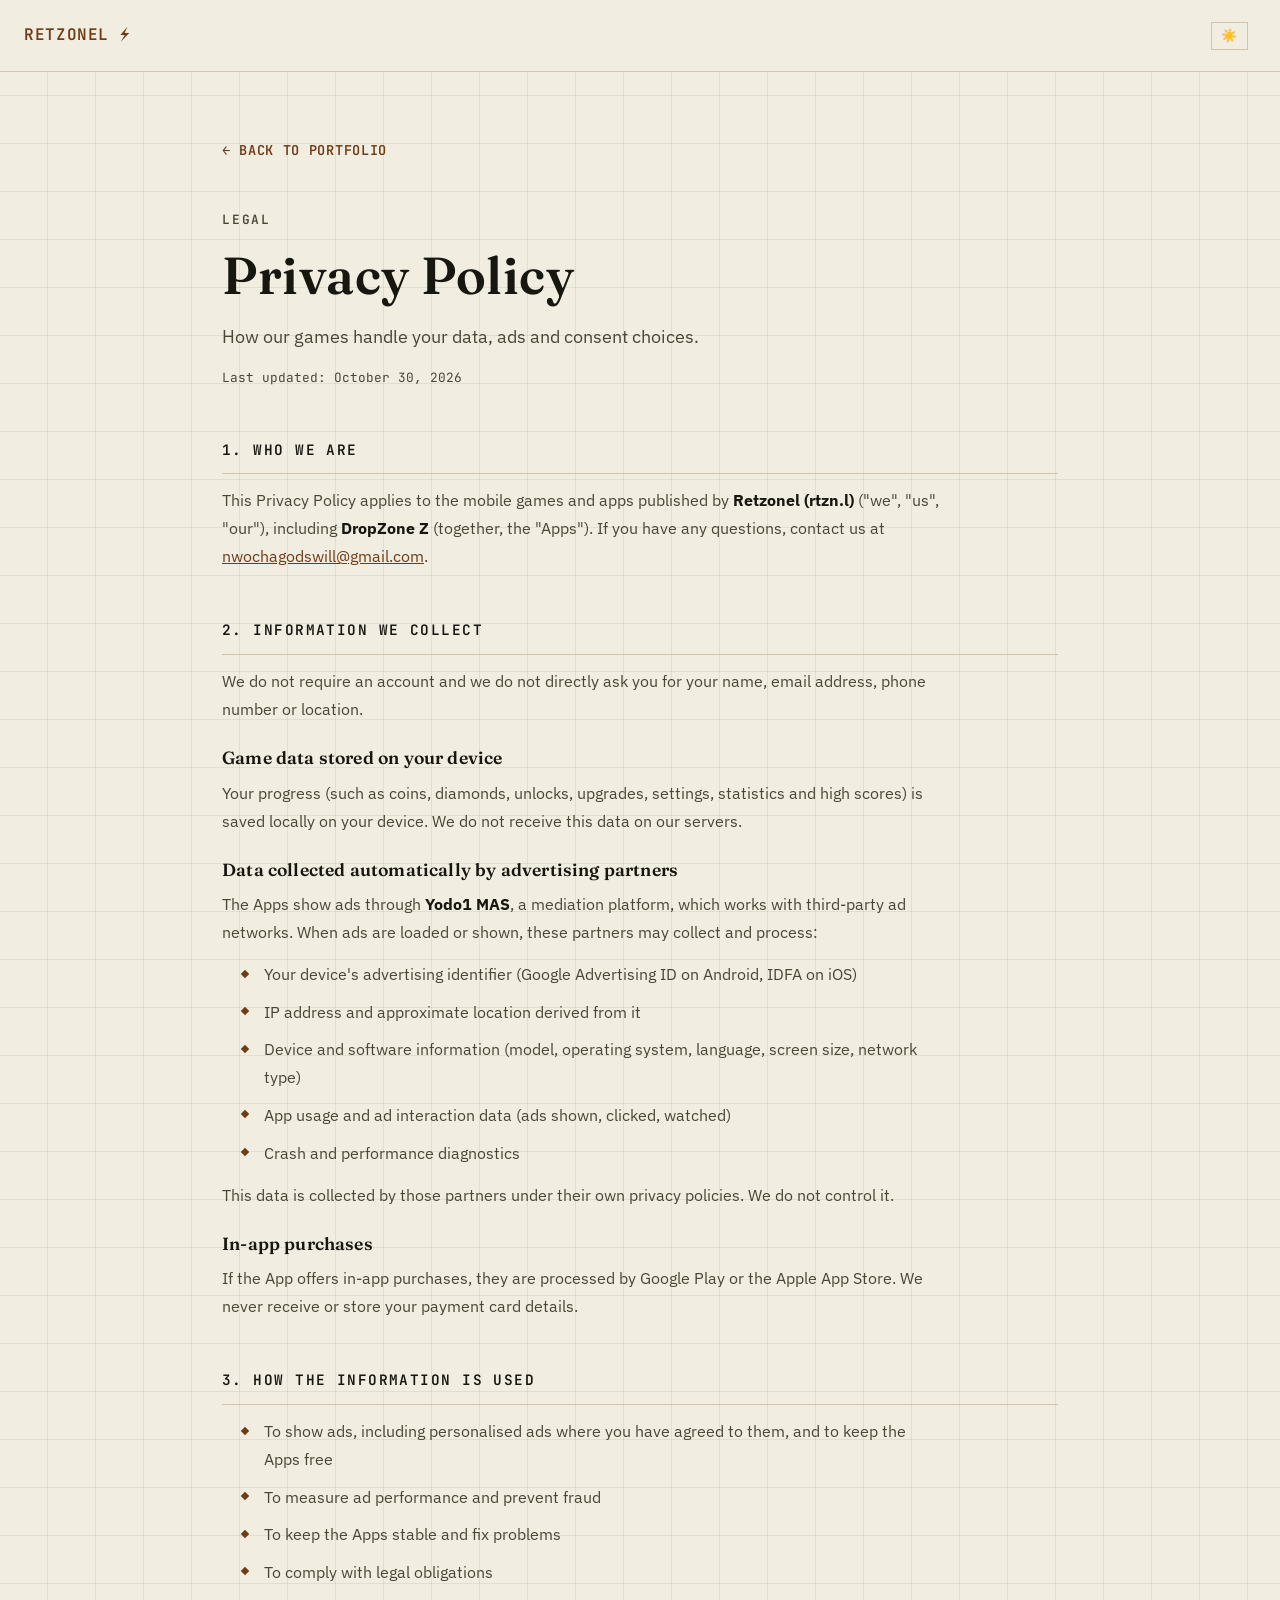
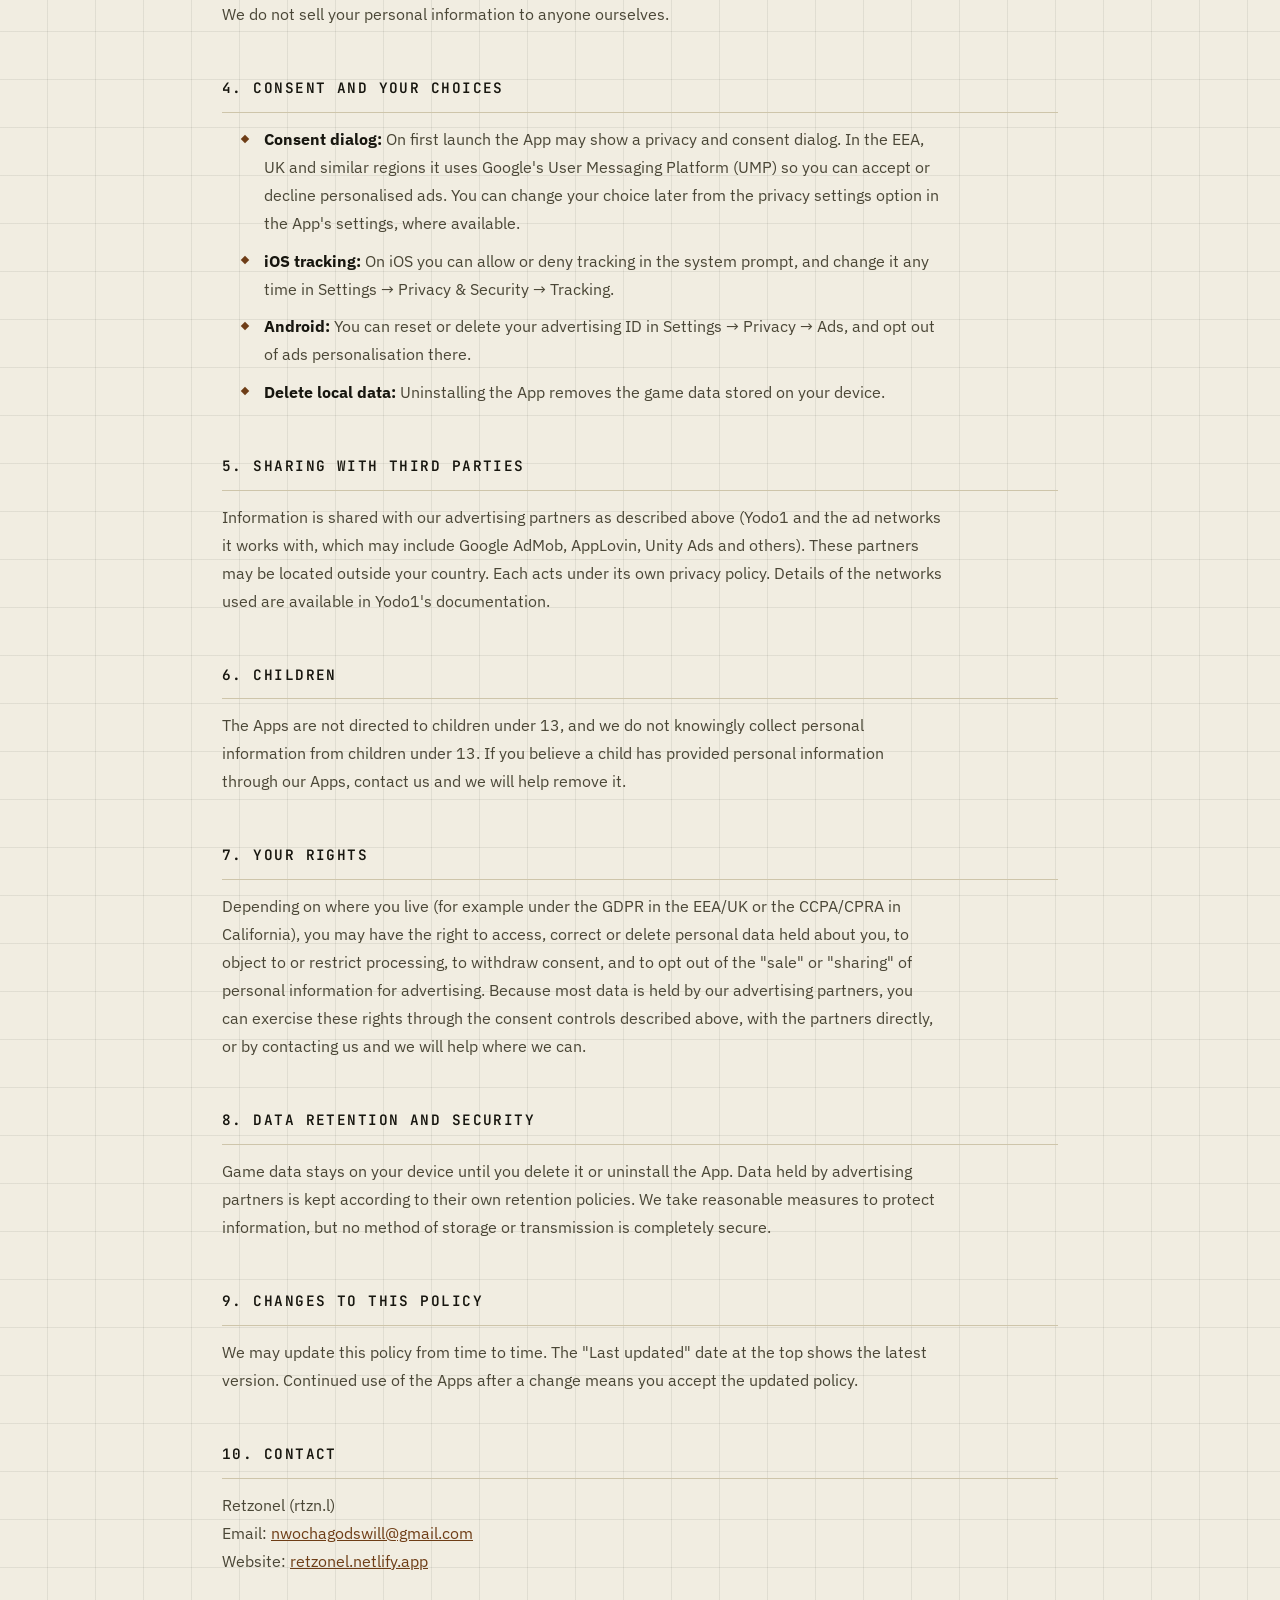
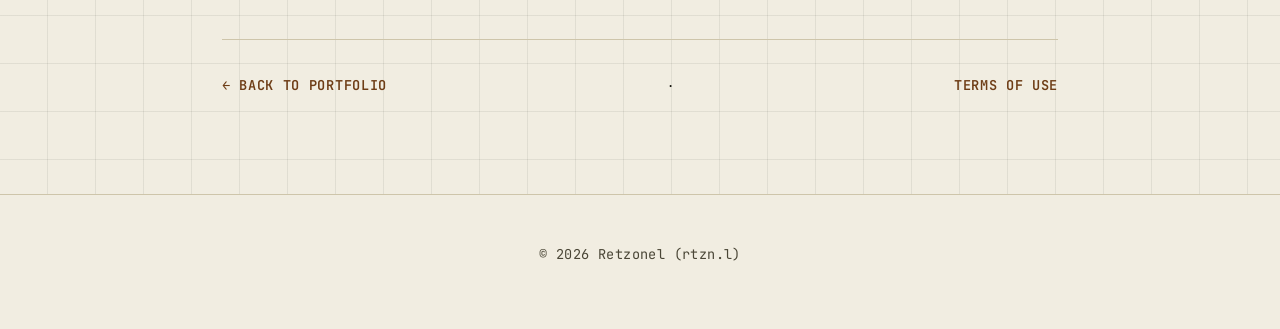
==== privacy-policy.html @ 2bc21d27 "pp and tou" ====
<!DOCTYPE html>
<html lang="en">

<head>
  <meta charset="UTF-8" />
  <meta name="viewport" content="width=device-width, initial-scale=1.0" />
  <title>Privacy Policy — rtzn.l</title>
  <meta name="description" content="Privacy Policy for games and apps by Retzonel (rtzn.l)." />
  <meta name="robots" content="index, follow" />

  <link rel="preconnect" href="https://fonts.googleapis.com">
  <link rel="preconnect" href="https://fonts.gstatic.com" crossorigin>
  <link
    href="https://fonts.googleapis.com/css2?family=Fraunces:opsz,wght@9..144,500;9..144,600;9..144,700&family=IBM+Plex+Sans:wght@400;500;600&family=JetBrains+Mono:wght@400;500;600;700&display=swap"
    rel="stylesheet">

  <link rel="shortcut icon" href="favicon.ico" type="image/x-icon">

  <link rel="stylesheet" href="style.css">
  <link rel="stylesheet" href="dedicated-project-pages/_project_page.css">
  <style>
    .legal .pp-section h2 { margin-bottom: 0.75rem; }
    .legal .pp-section h3 { font-family: var(--font-display); font-size: 1.1rem; margin: 1.25rem 0 0.4rem; }
    .legal p, .legal li { color: var(--text-secondary); line-height: 1.75; }
    .legal p { margin-bottom: 0.9rem; }
    .legal ul { padding-left: 1.25rem; margin-bottom: 0.9rem; }
    .legal li { margin-bottom: 0.4rem; }
    .legal a { color: var(--accent-green); }
    .legal strong { color: var(--text-primary); }
    .legal-updated { font-family: var(--font-mono); font-size: 0.8rem; color: var(--text-secondary); margin-top: 0.75rem; }
  </style>

  <script src="script.js"></script>
</head>

<body class="project-page legal">

  <nav>
    <div class="nav-inner">
      <a href="index.html" class="nav-logo" style="text-decoration:none;">Retzonel ⚡</a>
      <div style="display: flex; align-items: center; gap: 0.5rem;">
        <button class="theme-toggle" id="themeToggle">🌙</button>
      </div>
    </div>
  </nav>

  <main>
    <a href="index.html" class="back-link">&larr; Back to Portfolio</a>

    <div class="pp-header">
      <p class="pp-eyebrow">Legal</p>
      <h1 class="pp-title">Privacy Policy</h1>
      <p class="pp-tagline">How our games handle your data, ads and consent choices.</p>
      <p class="legal-updated">Last updated: October 30, 2026</p>
    </div>

    <div class="pp-section">
      <h2>1. Who we are</h2>
      <p>This Privacy Policy applies to the mobile games and apps published by <strong>Retzonel (rtzn.l)</strong> ("we", "us", "our"), including <strong>DropZone Z</strong> (together, the "Apps"). If you have any questions, contact us at <a href="mailto:nwochagodswill@gmail.com">nwochagodswill@gmail.com</a>.</p>
    </div>

    <div class="pp-section">
      <h2>2. Information we collect</h2>
      <p>We do not require an account and we do not directly ask you for your name, email address, phone number or location.</p>
      <h3>Game data stored on your device</h3>
      <p>Your progress (such as coins, diamonds, unlocks, upgrades, settings, statistics and high scores) is saved locally on your device. We do not receive this data on our servers.</p>
      <h3>Data collected automatically by advertising partners</h3>
      <p>The Apps show ads through <strong>Yodo1 MAS</strong>, a mediation platform, which works with third-party ad networks. When ads are loaded or shown, these partners may collect and process:</p>
      <ul>
        <li>Your device's advertising identifier (Google Advertising ID on Android, IDFA on iOS)</li>
        <li>IP address and approximate location derived from it</li>
        <li>Device and software information (model, operating system, language, screen size, network type)</li>
        <li>App usage and ad interaction data (ads shown, clicked, watched)</li>
        <li>Crash and performance diagnostics</li>
      </ul>
      <p>This data is collected by those partners under their own privacy policies. We do not control it.</p>
      <h3>In-app purchases</h3>
      <p>If the App offers in-app purchases, they are processed by Google Play or the Apple App Store. We never receive or store your payment card details.</p>
    </div>

    <div class="pp-section">
      <h2>3. How the information is used</h2>
      <ul>
        <li>To show ads, including personalised ads where you have agreed to them, and to keep the Apps free</li>
        <li>To measure ad performance and prevent fraud</li>
        <li>To keep the Apps stable and fix problems</li>
        <li>To comply with legal obligations</li>
      </ul>
      <p>We do not sell your personal information to anyone ourselves.</p>
    </div>

    <div class="pp-section">
      <h2>4. Consent and your choices</h2>
      <ul>
        <li><strong>Consent dialog:</strong> On first launch the App may show a privacy and consent dialog. In the EEA, UK and similar regions it uses Google's User Messaging Platform (UMP) so you can accept or decline personalised ads. You can change your choice later from the privacy settings option in the App's settings, where available.</li>
        <li><strong>iOS tracking:</strong> On iOS you can allow or deny tracking in the system prompt, and change it any time in Settings &rarr; Privacy &amp; Security &rarr; Tracking.</li>
        <li><strong>Android:</strong> You can reset or delete your advertising ID in Settings &rarr; Privacy &rarr; Ads, and opt out of ads personalisation there.</li>
        <li><strong>Delete local data:</strong> Uninstalling the App removes the game data stored on your device.</li>
      </ul>
    </div>

    <div class="pp-section">
      <h2>5. Sharing with third parties</h2>
      <p>Information is shared with our advertising partners as described above (Yodo1 and the ad networks it works with, which may include Google AdMob, AppLovin, Unity Ads and others). These partners may be located outside your country. Each acts under its own privacy policy. Details of the networks used are available in Yodo1's documentation.</p>
    </div>

    <div class="pp-section">
      <h2>6. Children</h2>
      <p>The Apps are not directed to children under 13, and we do not knowingly collect personal information from children under 13. If you believe a child has provided personal information through our Apps, contact us and we will help remove it.</p>
    </div>

    <div class="pp-section">
      <h2>7. Your rights</h2>
      <p>Depending on where you live (for example under the GDPR in the EEA/UK or the CCPA/CPRA in California), you may have the right to access, correct or delete personal data held about you, to object to or restrict processing, to withdraw consent, and to opt out of the "sale" or "sharing" of personal information for advertising. Because most data is held by our advertising partners, you can exercise these rights through the consent controls described above, with the partners directly, or by contacting us and we will help where we can.</p>
    </div>

    <div class="pp-section">
      <h2>8. Data retention and security</h2>
      <p>Game data stays on your device until you delete it or uninstall the App. Data held by advertising partners is kept according to their own retention policies. We take reasonable measures to protect information, but no method of storage or transmission is completely secure.</p>
    </div>

    <div class="pp-section">
      <h2>9. Changes to this policy</h2>
      <p>We may update this policy from time to time. The "Last updated" date at the top shows the latest version. Continued use of the Apps after a change means you accept the updated policy.</p>
    </div>

    <div class="pp-section">
      <h2>10. Contact</h2>
      <p>Retzonel (rtzn.l)<br>Email: <a href="mailto:nwochagodswill@gmail.com">nwochagodswill@gmail.com</a><br>Website: <a href="https://retzonel.netlify.app/">retzonel.netlify.app</a></p>
    </div>

    <div class="pp-footer-nav">
      <a href="index.html" class="back-link" style="margin-bottom:0;">&larr; Back to Portfolio</a>
      &nbsp;&nbsp;·&nbsp;&nbsp; <a href="terms-of-use.html" class="back-link" style="margin-bottom:0;">Terms of Use</a>
    </div>
  </main>

  <footer>
    <p>© 2026 Retzonel (rtzn.l)</p>
  </footer>

</body>

</html>
---- style.css ----
* {
  margin: 0;
  padding: 0;
  box-sizing: border-box;
}

/* ============================================
   TOKENS — "The Workshop"
   Charcoal + aged brass. Hairlines, not glow.
   Sharp corners, not rounded ones.
   ============================================ */
:root {
  --bg-dark: #121310;
  --bg-card: #181a16;
  --text-primary: #ece7d9;
  --text-secondary: #a9a698;
  --accent-green: #c68a47;
  --accent-dim: #8f5f2c;
  --border: #33342c;
  --border-strong: #4c4d41;

  --font-display: "Fraunces", "Cormorant Garamond", serif;
  --font-body: "IBM Plex Sans", "Inter", sans-serif;
  --font-mono: "JetBrains Mono", monospace;
}

/* Light mode: darker secondary text + darker accent than a naive palette
   swap would give you, specifically so body copy stays AA-readable on
   the cream background instead of washing out. */
body.light-mode {
  --bg-dark: #f1ede1;
  --bg-card: #e7e1cf;
  --text-primary: #17160f;
  --text-secondary: #4a4636;
  --accent-green: #6e3d16;
  --accent-dim: #522c0f;
  --border: #cec5aa;
  --border-strong: #a99f7e;
}

body {
  transition: background-color 0.25s ease, color 0.25s ease;
}

body {
  font-family: var(--font-body);
  background: var(--bg-dark);
  color: var(--text-primary);
  font-size: 16px;
  line-height: 1.65;
  overflow-x: hidden;
  font-weight: 400;
  background-image:
    linear-gradient(#33342c16 1px, transparent 1px),
    linear-gradient(90deg, #33342c16 1px, transparent 1px);
  background-size: 48px 48px;
  background-position: -1px -1px;
}

h1, h2, h3 {
  font-family: var(--font-display);
  font-weight: 600;
  letter-spacing: 0.01em;
}

/* ============================================
   SIGNATURE MOTIF — engraved corner marks
   ============================================ */
.skill-card,
.project-card,
.status-box {
  position: relative;
}

.skill-card::before,
.skill-card::after,
.project-card::before,
.project-card::after,
.status-box::before,
.status-box::after {
  content: "";
  position: absolute;
  width: 10px;
  height: 10px;
  pointer-events: none;
  transition: border-color 0.25s ease, width 0.25s ease, height 0.25s ease;
}

.skill-card::before,
.project-card::before,
.status-box::before {
  top: -1px;
  left: -1px;
  border-top: 1px solid var(--accent-green);
  border-left: 1px solid var(--accent-green);
}

.skill-card::after,
.project-card::after,
.status-box::after {
  bottom: -1px;
  right: -1px;
  border-bottom: 1px solid var(--accent-green);
  border-right: 1px solid var(--accent-green);
}

.skill-card:hover::before,
.skill-card:hover::after,
.project-card:hover::before,
.project-card:hover::after {
  width: 16px;
  height: 16px;
}

/* Navigation */
nav {
  position: fixed;
  top: 0;
  width: 100%;
  background: var(--bg-dark);
  z-index: 1000;
  border-bottom: 1px solid var(--border);
  transition: background 0.25s ease;
}

.nav-inner {
  max-width: 1400px;
  margin: 0 auto;
  padding: 1.35rem 1.5rem;
  display: flex;
  justify-content: space-between;
  align-items: center;
}

.nav-logo {
  font-family: var(--font-mono);
  font-size: 1rem;
  font-weight: 600;
  color: var(--text-primary);
  letter-spacing: 0.04em;
  text-transform: uppercase;
}

.nav-links {
  display: flex;
  gap: 2.25rem;
}

.nav-links button {
  background: none;
  border: none;
  color: var(--text-secondary);
  cursor: pointer;
  font-size: 0.9rem;
  font-weight: 500;
  font-family: var(--font-mono);
  letter-spacing: 0.05em;
  text-transform: uppercase;
  transition: color 0.25s;
  position: relative;
  padding-bottom: 2px;
}

.nav-links button::after {
  content: "";
  position: absolute;
  left: 0;
  bottom: -3px;
  width: 0;
  height: 1px;
  background: var(--accent-green);
  transition: width 0.25s ease;
}

.nav-links button:hover,
.nav-links button.active {
  color: var(--text-primary);
}

.nav-links button.active::after,
.nav-links button:hover::after {
  width: 100%;
}

.menu-toggle {
  display: none;
  background: none;
  border: none;
  color: var(--text-primary);
  font-size: 1.4rem;
  cursor: pointer;
  padding: 0.5rem;
}

.theme-toggle {
  background: none;
  border: 1px solid var(--border);
  color: var(--text-primary);
  font-size: 0.8rem;
  cursor: pointer;
  padding: 0.35rem 0.6rem;
  border-radius: 0;
  transition: all 0.25s;
  margin-right: 0.5rem;
  display: flex;
  align-items: center;
  justify-content: center;
}

.theme-toggle:hover {
  border-color: var(--accent-green);
  color: var(--accent-green);
}

/* Hero Section */
#hero {
  min-height: 100vh;
  display: flex;
  align-items: center;
  justify-content: center;
  padding: 4.5rem 2rem 4rem;
  position: relative;
}

.hero-content {
  max-width: 1000px;
  text-align: center;
}

.retro-subtitle {
  color: var(--accent-green);
  font-family: var(--font-mono);
  font-size: 0.8rem;
  font-weight: 600;
  letter-spacing: 0.14em;
  text-transform: uppercase;
  margin-bottom: 1.5rem;
  animation: fadeIn 0.6s ease-out;
}

.retro-title {
  font-family: var(--font-display);
  font-size: clamp(2.25rem, 7vw, 4.25rem);
  font-weight: 600;
  margin-bottom: 1rem;
  line-height: 1.15;
  min-height: 1.15em;
  animation: fadeIn 0.6s ease-out 0.15s backwards;
}

.type-caret {
  display: inline-block;
  width: 3px;
  margin-left: 2px;
  background: var(--accent-green);
  animation: caretBlink 0.9s step-end infinite;
  vertical-align: -0.1em;
  height: 0.85em;
}

.sr-only {
  position: absolute;
  width: 1px;
  height: 1px;
  padding: 0;
  margin: -1px;
  overflow: hidden;
  clip: rect(0, 0, 0, 0);
  white-space: nowrap;
  border: 0;
}

@keyframes caretBlink {
  0%, 49% {
    opacity: 1;
  }
  50%, 100% {
    opacity: 0;
  }
}

.hero-content > p {
  font-size: 1.05rem;
  color: var(--text-secondary);
  max-width: 680px;
  margin: 2rem auto;
  line-height: 1.85;
  animation: fadeIn 0.6s ease-out 0.3s backwards;
}

.hero-content strong {
  color: var(--accent-green);
  font-weight: 600;
}

.hero-buttons {
  display: flex;
  gap: 1rem;
  justify-content: center;
  margin: 3rem 0;
  animation: fadeIn 0.6s ease-out 0.45s backwards;
  flex-wrap: wrap;
}

.btn {
  padding: 0.9rem 1.85rem;
  border-radius: 0;
  border: 3px solid var(--border-strong);
  text-decoration: none;
  font-weight: 600;
  font-size: 0.8rem;
  font-family: var(--font-mono);
  letter-spacing: 0.08em;
  text-transform: uppercase;
  transition: all 0.25s;
  display: inline-block;
      background: var(--bg-dark);

}

.btn-primary {
  background: var(--accent-green);
  border-color: var(--accent-green);
  color: var(--bg-dark);
}

.btn-primary:hover {
  background: transparent;
  color: var(--accent-green);
}

.btn-outline {
  border: 3px solid var(--border-strong);
  color: var(--text-primary);
  background: transparent;
}

.btn-outline:hover {
  border-color: var(--accent-green);
  color: var(--accent-green);
}

.social-links {
  display: flex;
  justify-content: center;
  gap: 1rem;
  font-size: 1.5rem;
  animation: fadeIn 0.6s ease-out 0.6s backwards;
  flex-wrap: wrap;
}

.social-links a {
  background: var(--bg-dark);
  color: var(--text-secondary);
  text-decoration: none;
  transition: all 0.25s;
  display: flex;
  align-items: center;
  justify-content: center;
  width: 42px;
  height: 42px;
  border-radius: 0;
  border: 1.75px solid var(--border);
}

.social-links a:hover {
  color: var(--accent-green);
  border-color: var(--accent-green);
}

/* Section Styling */
section {
  padding: 6rem 2rem;
  max-width: 1400px;
  margin: 0 auto;
  scroll-margin-top: 0px;
}

.section-title {
  font-family: var(--font-display);
  font-size: 2.25rem;
  font-weight: 600;
  margin-bottom: 1rem;
  text-align: center;
  padding-top: 2rem;
  position: relative;
}

.section-subtitle {
  text-align: center;
  color: var(--text-secondary);
  font-size: 1.05rem;
  margin-bottom: 4rem;
  max-width: 700px;
  margin-left: auto;
  margin-right: auto;
}

/* Skills Grid */
.skills-grid {
  display: grid;
  grid-template-columns: repeat(auto-fit, minmax(250px, 1fr));
  gap: 1.5rem;
  margin: 4rem 0;
}

.skill-card {
  background: var(--bg-card);
  padding: 2rem;
  border-radius: 0;
  border: 1px solid var(--border);
  transition: border-color 0.25s;
}

.skill-card:hover {
  border-color: var(--border-strong);
}

.skill-card strong {
  color: var(--text-primary);
  font-family: var(--font-mono);
  font-size: 0.95rem;
  letter-spacing: 0.03em;
  text-transform: uppercase;
  display: block;
  margin-bottom: 0.75rem;
}

.skill-card p {
  color: var(--text-secondary);
  font-size: 1rem;
}

.skill-card i p {
  color: var(--accent-green);
  font-style: normal;
  font-family: var(--font-mono);
  font-size: 0.88rem;
}

/* Status Box */
.status-box {
  background: var(--bg-card);
  border: 1px solid var(--border-strong);
  border-radius: 0;
  padding: 2rem;
  margin: 4rem auto;
  max-width: 600px;
  text-align: center;
}

.status-box .status-text {
  color: var(--accent-green);
  font-family: var(--font-mono);
  font-weight: 600;
  font-size: 1rem;
  letter-spacing: 0.02em;
}

/* Timeline */
.timeline {
  max-width: 900px;
  margin: 0 auto;
  position: relative;
  padding-bottom: 0;
}

.timeline-entry {
  position: relative;
  padding-left: 3rem;
  padding-bottom: 3rem;
}

.timeline-entry::before {
  content: "";
  position: absolute;
  left: -5px;
  top: 4px;
  width: 10px;
  height: 10px;
  border-radius: 50%;
  background: var(--accent-green);
  box-shadow: 0 0 0 3px var(--bg-dark), 0 0 0 4px var(--accent-green);
  z-index: 2;
}

.timeline-entry::after {
  content: "";
  position: absolute;
  left: -1px;
  top: 14px;
  bottom: 0;
  width: 2px;
  background: var(--border);
  z-index: 1;
}

.timeline-entry:last-child::after {
  display: none;
}

.timeline-entry h3 {
  font-family: var(--font-display);
  font-size: 1.2rem;
  font-weight: 600;
}

.timeline-entry .date {
  font-family: var(--font-mono);
  font-size: 0.85rem;
  color: var(--accent-green);
  letter-spacing: 0.03em;
  text-transform: uppercase;
  font-weight: 600;
}

.timeline-entry p {
  font-style: normal;
  color: var(--text-secondary);
  font-size: 0.98rem;
  margin: 0.5rem 0;
}

.timeline-entry small {
  font-family: var(--font-mono);
  color: var(--text-secondary);
  font-size: 0.85rem;
}

/* Projects Grid */
/* #projects h2 {
  font-family: var(--font-mono);
  font-size: 0.95rem;
  font-weight: 600;
  letter-spacing: 0.1em;
  text-transform: uppercase;
  color: var(--text-primary);
  border-bottom: 1px solid var(--border);
  padding-bottom: 0.75rem;
  margin-top: 3rem;
} */

.projects-grid {
  display: grid;
  grid-template-columns: repeat(auto-fit, minmax(280px, 280px));
  gap: 1.75rem;
  margin-top: 2.5rem;
  justify-content: center;
  align-items: center;
  justify-items: center;
  align-self: center;
}

.project-card {
  background: var(--bg-card);
  border-radius: 0;
  overflow: hidden;
  border: 1px solid var(--border);
  transition: border-color 0.25s;
  width: 280px;
  height: 450px;
  display: flex;
  flex-direction: column;
}

.project-card:hover {
  border-color: var(--border-strong);
}

.project-image {
  height: 160px;
  background: var(--border);
  position: relative;
  overflow: hidden;
  flex-shrink: 0;
  border-bottom: 1px solid var(--border);
}

.project-image img {
  width: 100%;
  height: 100%;
  object-fit: cover;
  filter: grayscale(35%);
  transition: filter 0.25s ease;
}

.project-card:hover .project-image img {
  filter: grayscale(0%);
}

.project-content {
  padding: 1.25rem;
  display: flex;
  flex-direction: column;
  flex-grow: 1;
}

.project-content h3 {
  font-family: var(--font-display);
  font-size: 1.15rem;
  margin-bottom: 0.5rem;
}

.project-content p {
  color: var(--text-secondary);
  margin-bottom: 0.75rem;
  font-size: 0.9rem;
  line-height: 1.55;
  flex-grow: 1;
}

.project-tech {
  color: var(--accent-green);
  font-family: var(--font-mono);
  font-size: 0.8rem;
  font-weight: 600;
  letter-spacing: 0.02em;
  margin-bottom: 0.75rem;
}

.project-links {
  display: flex;
  gap: 1rem;
  align-items: center;
  border-top: 1px solid var(--border);
  padding-top: 0.85rem;
}

.project-links a {
  color: var(--text-secondary);
  text-decoration: none;
  font-size: 1.1rem;
  transition: color 0.25s;
  display: flex;
  align-items: center;
  gap: 0.25rem;
}

.project-links a:hover {
  color: var(--accent-green);
}

.project-links a.live-link {
  font-family: var(--font-mono);
  font-size: 0.85rem;
  font-weight: 600;
  letter-spacing: 0.03em;
  text-transform: uppercase;
}

/* Contact Section */
#contact {
  text-align: center;
}

.contact-info {
  margin: 3rem 0;
}

.contact-info a {
  color: var(--text-primary);
  font-family: var(--font-mono);
  text-decoration: none;
  font-size: 1.2rem;
  display: block;
  margin: 1rem 0;
  transition: color 0.25s;
}

.contact-info a:hover {
  color: var(--accent-green);
}

/* Footer */
footer {
  text-align: center;
  padding: 3rem 2rem;
  border-top: 1px solid var(--border);
  color: var(--text-secondary);
  font-family: var(--font-mono);
  font-size: 0.85rem;
  letter-spacing: 0.03em;
        background: var(--bg-dark);

}

/* Animations */
@keyframes fadeIn {
  from {
    opacity: 0;
    transform: translateY(14px);
  }

  to {
    opacity: 1;
    transform: translateY(0);
  }
}

@media (prefers-reduced-motion: reduce) {
  * {
    animation-duration: 0.01ms !important;
    animation-iteration-count: 1 !important;
    transition-duration: 0.01ms !important;
  }
}

/* Responsive */
@media (max-width: 768px) {
  .nav-inner {
    padding: 0.75rem 1.5rem;
  }

  .menu-toggle {
    display: block;
  }

  .theme-toggle {
    margin-right: 0;
  }

  .nav-links {
    position: fixed;
    top: 58px;
    left: 0;
    right: 0;
    background: var(--bg-dark);
    flex-direction: column;
    padding: 2rem;
    gap: 1.5rem;
    border-bottom: 1px solid var(--border);
    transform: translateY(-100%);
    opacity: 0;
    transition: all 0.25s;
    pointer-events: none;
  }

  .nav-links.active {
    transform: translateY(0);
    opacity: 1;
    pointer-events: all;
  }

  .nav-links button {
    font-size: 0.9rem;
    text-align: left;
    width: 100%;
    padding: 0.5rem 0;
  }

  section {
    padding: 4rem 1.5rem;
  }

  .skills-grid {
    grid-template-columns: 1fr;
  }

  .projects-grid {
    grid-template-columns: 1fr;
    justify-items: center;
  }

  .hero-buttons {
    flex-direction: column;
    align-items: center;
  }

  .btn {
    width: 100%;
    max-width: 300px;
  }
}
---- dedicated-project-pages/_project_page.css ----
/* ============================================
   PROJECT PAGE — extends style.css tokens.
   Load AFTER ../style.css on every project page.
   ============================================ */

.project-page main {
  max-width: 900px;
  margin: 0 auto;
  padding: 8.5rem 2rem 6rem;
}

/* Back link */
.back-link {
  display: inline-flex;
  align-items: center;
  gap: 0.5rem;
  font-family: var(--font-mono);
  font-size: 0.85rem;
  font-weight: 600;
  letter-spacing: 0.05em;
  text-transform: uppercase;
  color: var(--text-secondary);
  text-decoration: none;
  margin-bottom: 3rem;
  transition: color 0.25s;
}

.back-link:hover {
  color: var(--accent-green);
}

/* Header block */
.pp-header {
  margin-bottom: 3rem;
}

.pp-eyebrow {
  font-family: var(--font-mono);
  font-size: 0.8rem;
  font-weight: 600;
  letter-spacing: 0.14em;
  text-transform: uppercase;
  color: var(--accent-green);
  margin-bottom: 1rem;
}

.pp-title {
  font-family: var(--font-display);
  font-size: clamp(2rem, 6vw, 3.25rem);
  font-weight: 600;
  line-height: 1.15;
  margin-bottom: 1rem;
}

.pp-tagline {
  font-size: 1.1rem;
  color: var(--text-secondary);
  max-width: 640px;
  line-height: 1.7;
}

/* Meta row: role, timeframe, stack, badges */
.pp-meta {
  display: grid;
  grid-template-columns: repeat(auto-fit, minmax(160px, 1fr));
  gap: 1px;
  background: var(--border);
  border: 1px solid var(--border);
  margin: 2.5rem 0;
}

.pp-meta-item {
  background: var(--bg-card);
  padding: 1.1rem 1.25rem;
}

.pp-meta-item span {
  display: block;
}

.pp-meta-label {
  font-family: var(--font-mono);
  font-size: 0.7rem;
  font-weight: 600;
  letter-spacing: 0.08em;
  text-transform: uppercase;
  color: var(--text-secondary);
  margin-bottom: 0.4rem;
}

.pp-meta-value {
  font-size: 0.95rem;
  font-weight: 500;
}

/* Hero image, corner-marked like project cards */
.pp-hero-image {
  position: relative;
  width: 100%;
  aspect-ratio: 16 / 9;
  overflow: hidden;
  border: 1px solid var(--border);
  background: var(--bg-card);
  margin-bottom: 3rem;
}

.pp-hero-image::before,
.pp-hero-image::after {
  content: "";
  position: absolute;
  width: 14px;
  height: 14px;
  pointer-events: none;
  z-index: 2;
}

.pp-hero-image::before {
  top: -1px;
  left: -1px;
  border-top: 1px solid var(--accent-green);
  border-left: 1px solid var(--accent-green);
}

.pp-hero-image::after {
  bottom: -1px;
  right: -1px;
  border-bottom: 1px solid var(--accent-green);
  border-right: 1px solid var(--accent-green);
}

.pp-hero-image img {
  width: 100%;
  height: 100%;
  object-fit: cover;
  display: block;
}

/* Links row */
.pp-links {
  display: flex;
  gap: 1rem;
  flex-wrap: wrap;
  margin-bottom: 3.5rem;
}

/* Body copy sections */
.pp-section {
  margin-bottom: 3rem;
}

.pp-section h2 {
  font-family: var(--font-mono);
  font-size: 0.9rem;
  font-weight: 600;
  letter-spacing: 0.1em;
  text-transform: uppercase;
  color: var(--text-primary);
  border-bottom: 1px solid var(--border);
  padding-bottom: 0.75rem;
  margin-bottom: 1.5rem;
}

.pp-section p {
  color: var(--text-secondary);
  font-size: 1rem;
  line-height: 1.8;
  margin-bottom: 1rem;
  max-width: 720px;
}

.pp-section p:last-child {
  margin-bottom: 0;
}

.pp-section ul {
  list-style: none;
  max-width: 720px;
}

.pp-section ul li {
  position: relative;
  padding-left: 1.4rem;
  color: var(--text-secondary);
  font-size: 1rem;
  line-height: 1.75;
  margin-bottom: 0.6rem;
}

.pp-section ul li::before {
  content: "";
  position: absolute;
  left: 0;
  top: 0.65em;
  width: 6px;
  height: 6px;
  background: var(--accent-green);
  transform: rotate(45deg);
}

/* Gallery grid for extra screenshots */
.pp-gallery {
  display: grid;
  grid-template-columns: repeat(auto-fit, minmax(220px, 1fr));
  gap: 1rem;
}

.pp-gallery img {
  width: 100%;
  aspect-ratio: 4 / 3;
  object-fit: cover;
  border: 1px solid var(--border);
  display: block;
}

/* Tags */
.pp-tags {
  display: flex;
  flex-wrap: wrap;
  gap: 0.6rem;
}

.pp-tag {
  font-family: var(--font-mono);
  font-size: 0.78rem;
  font-weight: 600;
  letter-spacing: 0.03em;
  color: var(--accent-green);
  border: 1px solid var(--border-strong);
  padding: 0.4rem 0.75rem;
}

/* Footer nav — prev/next or back to projects */
.pp-footer-nav {
  display: flex;
  justify-content: space-between;
  align-items: center;
  border-top: 1px solid var(--border);
  padding-top: 2rem;
  margin-top: 4rem;
  flex-wrap: wrap;
  gap: 1rem;
}

/* Placeholder page (template.html) */
.pp-placeholder {
  border: 1px dashed var(--border-strong);
  padding: 3rem 2rem;
  text-align: center;
  color: var(--text-secondary);
  font-family: var(--font-mono);
  font-size: 0.9rem;
  line-height: 1.8;
}

@media (max-width: 640px) {
  .project-page main {
    padding: 7.5rem 1.25rem 4rem;
  }

  .pp-meta {
    grid-template-columns: 1fr 1fr;
  }
}
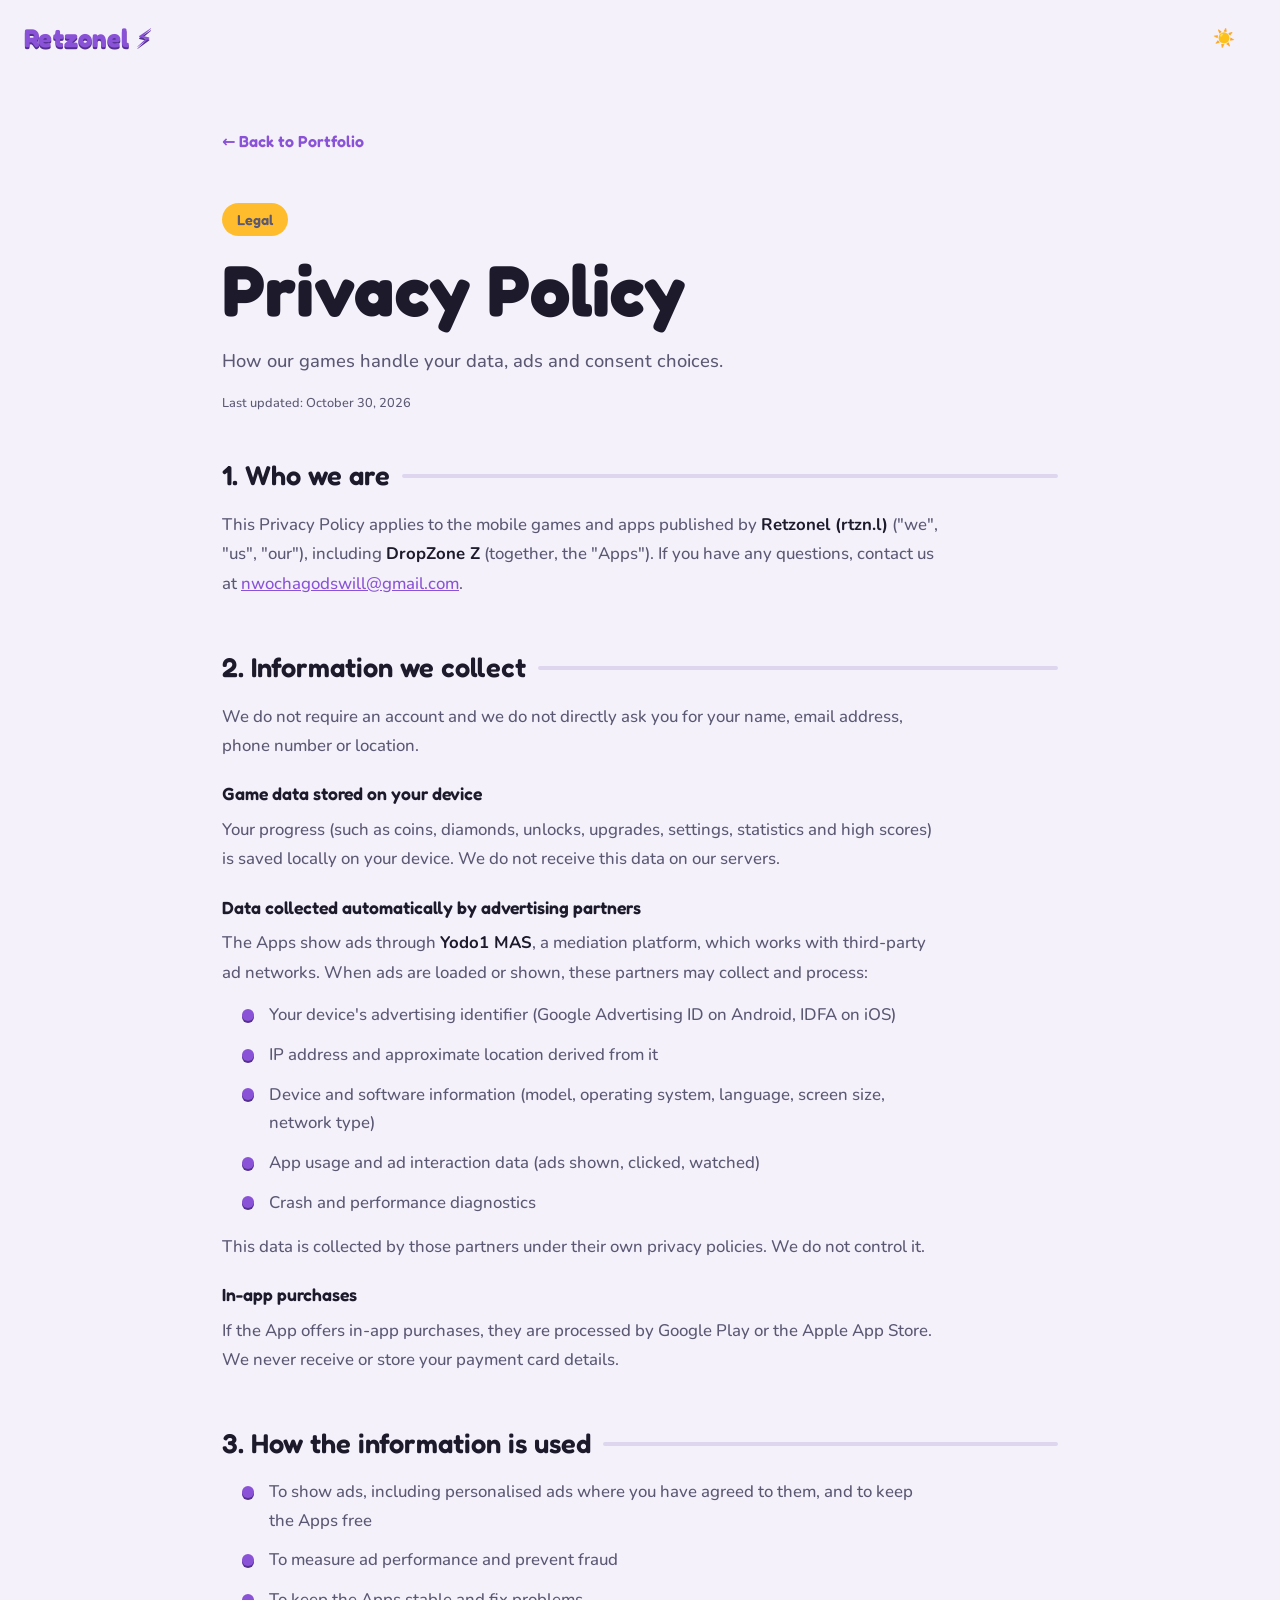
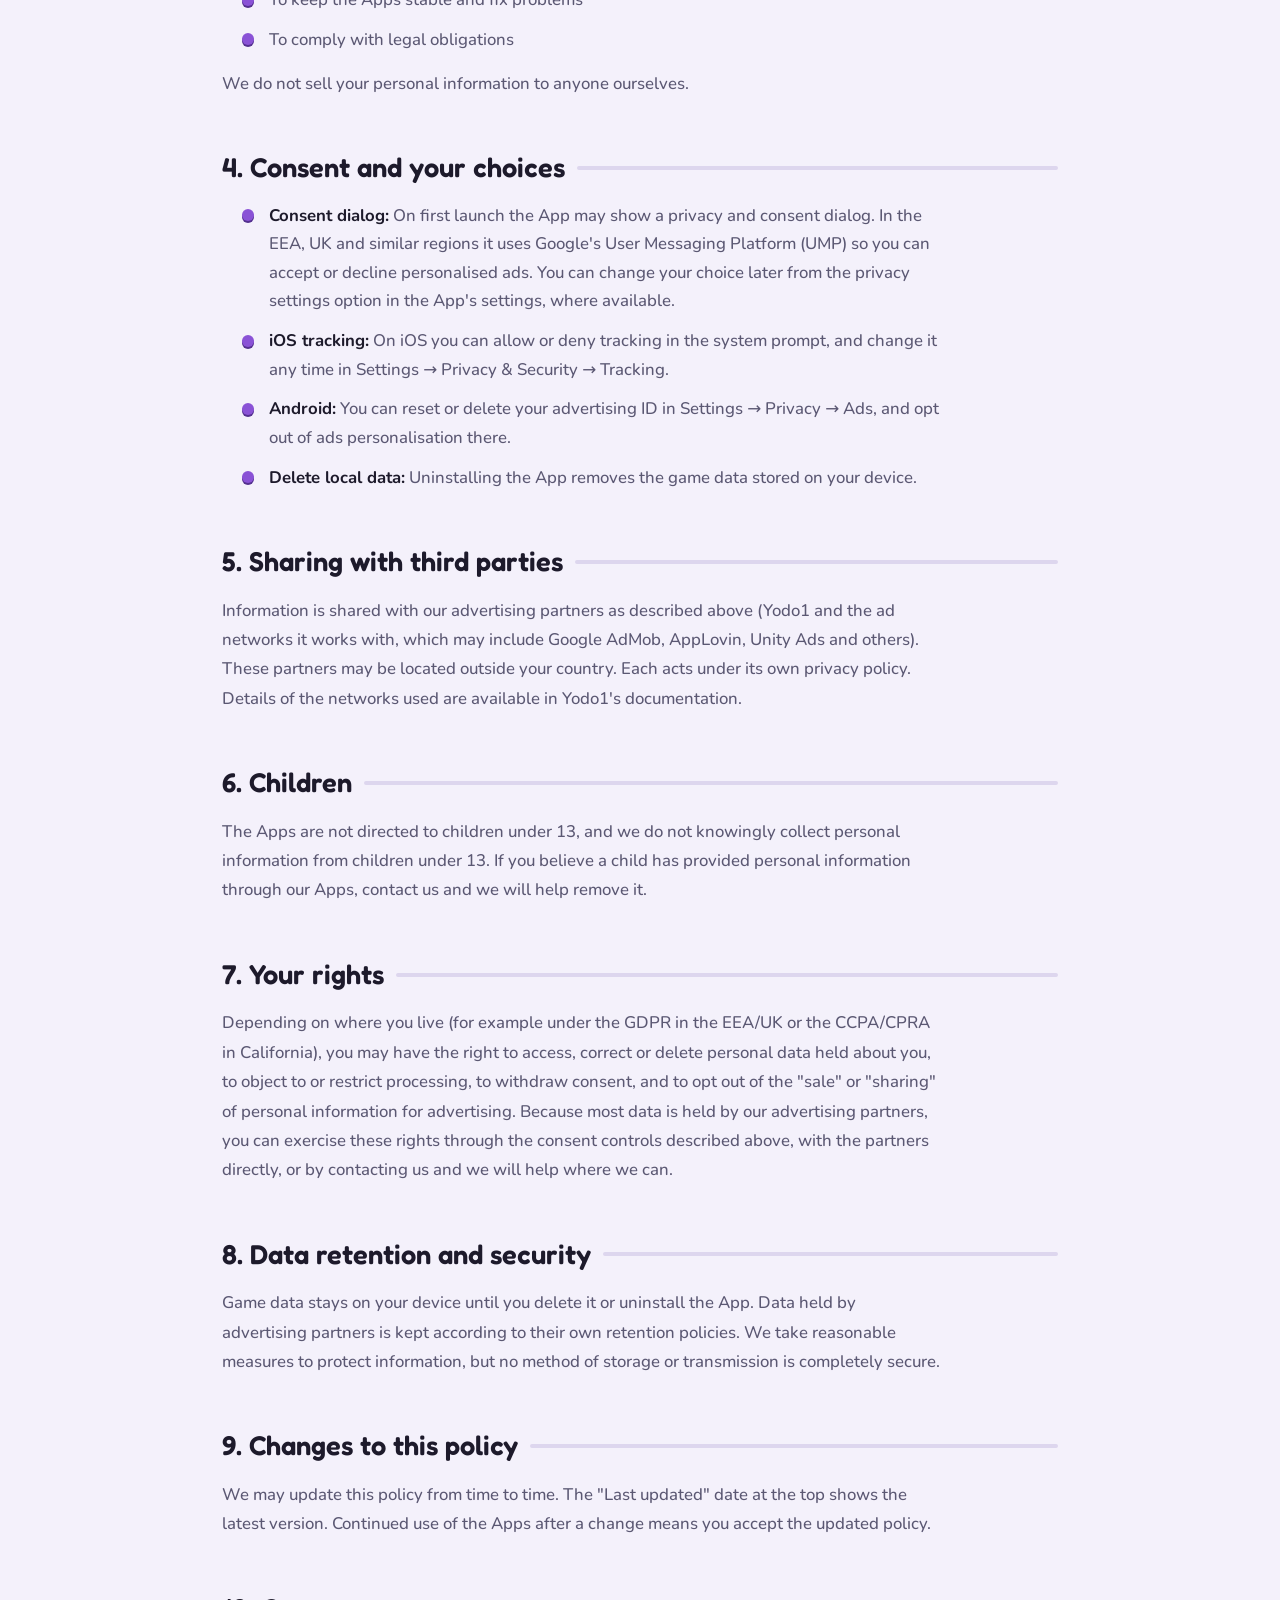
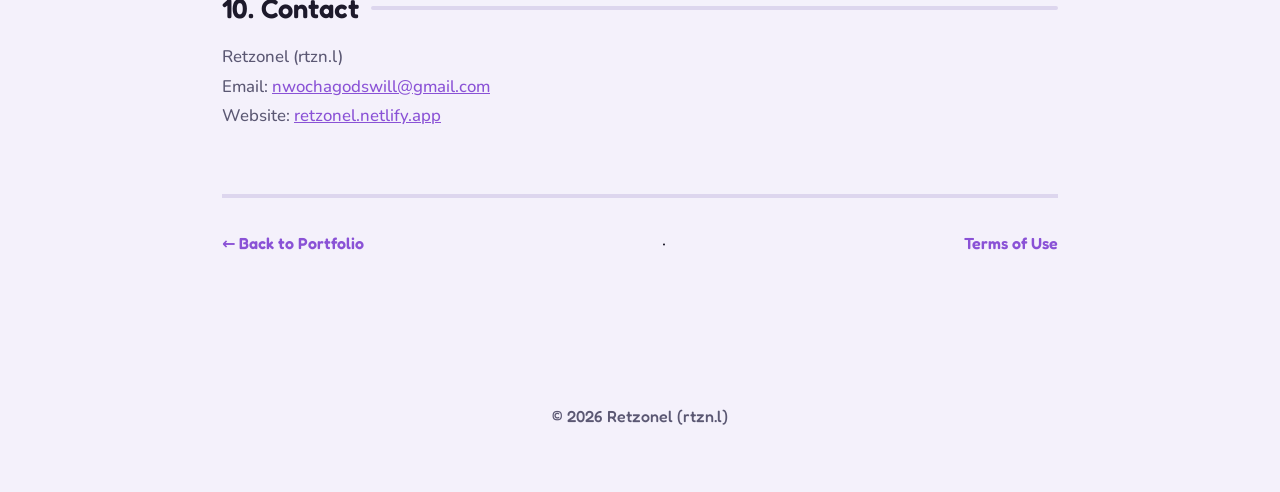
==== commit fc142b80: "restyling" ====
--- a/privacy-policy.html
+++ b/privacy-policy.html
@@ -11,7 +11,7 @@
   <link rel="preconnect" href="https://fonts.googleapis.com">
   <link rel="preconnect" href="https://fonts.gstatic.com" crossorigin>
   <link
-    href="https://fonts.googleapis.com/css2?family=Fraunces:opsz,wght@9..144,500;9..144,600;9..144,700&family=IBM+Plex+Sans:wght@400;500;600&family=JetBrains+Mono:wght@400;500;600;700&display=swap"
+    href="https://fonts.googleapis.com/css2?family=Fredoka:wght@400;500;600;700&family=Nunito:wght@500;600;700;800&display=swap"
     rel="stylesheet">
 
   <link rel="shortcut icon" href="favicon.ico" type="image/x-icon">
--- a/style.css
+++ b/style.css
@@ -5,111 +5,131 @@
 }
 
 /* ============================================
-   TOKENS — "The Workshop"
-   Charcoal + aged brass. Hairlines, not glow.
-   Sharp corners, not rounded ones.
+   TOKENS — "Kenney" look
+   Deep indigo-black, chunky purple buttons with a
+   "pressed" bottom edge, yellow pill tags, soft
+   rounded cards. Friendly + game-asset-y.
    ============================================ */
 :root {
-  --bg-dark: #121310;
-  --bg-card: #181a16;
-  --text-primary: #ece7d9;
-  --text-secondary: #a9a698;
-  --accent-green: #c68a47;
-  --accent-dim: #8f5f2c;
-  --border: #33342c;
-  --border-strong: #4c4d41;
-
-  --font-display: "Fraunces", "Cormorant Garamond", serif;
-  --font-body: "IBM Plex Sans", "Inter", sans-serif;
-  --font-mono: "JetBrains Mono", monospace;
-}
-
-/* Light mode: darker secondary text + darker accent than a naive palette
-   swap would give you, specifically so body copy stays AA-readable on
-   the cream background instead of washing out. */
+  --bg-dark: #191922;
+  --bg-card: #242430;
+  --bg-card-2: #2e2e3c;
+  --text-primary: #f6f3ff;
+  --text-secondary: #a09eb5;
+  --accent-green: #a26de5;      /* name kept so old markup still works — it's purple now */
+  --accent-dim: #7f5fc9;
+  --accent-text: #c4a0f5;       /* lighter purple for text on dark */
+  --accent-shadow: #5c3f9a;
+  --yellow: #ffbd2e;
+  --yellow-text: #2a1d00;
+  --border: #34344a;
+  --border-strong: #46465e;
+
+  --btn2-bg: #3f3f51;
+  --btn2-shadow: #2a2a38;
+  --btn2-text: #ffffff;
+
+  --radius: 16px;
+  --radius-sm: 12px;
+  --radius-pill: 999px;
+
+  --font-display: "Fredoka", "Nunito", system-ui, sans-serif;
+  --font-body: "Nunito", system-ui, sans-serif;
+  --font-mono: "Nunito", system-ui, sans-serif;
+}
+
+/* Light mode — soft lavender paper, same chunky buttons. */
 body.light-mode {
-  --bg-dark: #f1ede1;
-  --bg-card: #e7e1cf;
-  --text-primary: #17160f;
-  --text-secondary: #4a4636;
-  --accent-green: #6e3d16;
-  --accent-dim: #522c0f;
-  --border: #cec5aa;
-  --border-strong: #a99f7e;
-}
-
-body {
-  transition: background-color 0.25s ease, color 0.25s ease;
+  --bg-dark: #f4f1fb;
+  --bg-card: #ffffff;
+  --bg-card-2: #ebe6f7;
+  --text-primary: #1d1a2b;
+  --text-secondary: #5b5873;
+  --accent-green: #8a52d6;
+  --accent-dim: #6d3fb5;
+  --accent-text: #6d3fb5;
+  --accent-shadow: #54308f;
+  --yellow: #ffbd2e;
+  --yellow-text: #2a1d00;
+  --border: #ddd6ee;
+  --border-strong: #c6bce0;
+
+  --btn2-bg: #3f3f51;
+  --btn2-shadow: #25252f;
+  --btn2-text: #ffffff;
 }
 
 body {
   font-family: var(--font-body);
   background: var(--bg-dark);
   color: var(--text-primary);
-  font-size: 16px;
-  line-height: 1.65;
+  font-size: 17px;
+  line-height: 1.6;
   overflow-x: hidden;
-  font-weight: 400;
-  background-image:
-    linear-gradient(#33342c16 1px, transparent 1px),
-    linear-gradient(90deg, #33342c16 1px, transparent 1px);
-  background-size: 48px 48px;
-  background-position: -1px -1px;
+  font-weight: 500;
+  transition: background-color 0.25s ease, color 0.25s ease;
 }
 
 h1, h2, h3 {
   font-family: var(--font-display);
   font-weight: 600;
+  letter-spacing: 0;
+}
+
+::selection {
+  background: var(--accent-green);
+  color: #fff;
+}
+
+/* ============================================
+   BUTTONS — chunky, with a pressed bottom edge
+   ============================================ */
+.btn {
+  display: inline-block;
+  padding: 0.95rem 2.1rem;
+  border: none;
+  border-radius: var(--radius-sm);
+  text-decoration: none;
+  font-family: var(--font-display);
+  font-weight: 600;
+  font-size: 1.05rem;
   letter-spacing: 0.01em;
-}
-
-/* ============================================
-   SIGNATURE MOTIF — engraved corner marks
-   ============================================ */
-.skill-card,
-.project-card,
-.status-box {
-  position: relative;
-}
-
-.skill-card::before,
-.skill-card::after,
-.project-card::before,
-.project-card::after,
-.status-box::before,
-.status-box::after {
-  content: "";
-  position: absolute;
-  width: 10px;
-  height: 10px;
-  pointer-events: none;
-  transition: border-color 0.25s ease, width 0.25s ease, height 0.25s ease;
-}
-
-.skill-card::before,
-.project-card::before,
-.status-box::before {
-  top: -1px;
-  left: -1px;
-  border-top: 1px solid var(--accent-green);
-  border-left: 1px solid var(--accent-green);
-}
-
-.skill-card::after,
-.project-card::after,
-.status-box::after {
-  bottom: -1px;
-  right: -1px;
-  border-bottom: 1px solid var(--accent-green);
-  border-right: 1px solid var(--accent-green);
-}
-
-.skill-card:hover::before,
-.skill-card:hover::after,
-.project-card:hover::before,
-.project-card:hover::after {
-  width: 16px;
-  height: 16px;
+  cursor: pointer;
+  transition: transform 0.12s ease, box-shadow 0.12s ease, filter 0.2s ease;
+}
+
+.btn-primary {
+  background: linear-gradient(180deg, #ad7aee 0%, #9b66de 100%);
+  color: #fff;
+  box-shadow: 0 5px 0 var(--accent-shadow), 0 10px 18px rgba(162, 109, 229, 0.25);
+}
+
+.btn-outline {
+  background: var(--btn2-bg);
+  color: var(--btn2-text);
+  box-shadow: 0 5px 0 var(--btn2-shadow), 0 10px 18px rgba(0, 0, 0, 0.18);
+}
+
+.btn:hover {
+  transform: translateY(-2px);
+  filter: brightness(1.08);
+}
+
+.btn-primary:hover {
+  box-shadow: 0 7px 0 var(--accent-shadow), 0 14px 22px rgba(162, 109, 229, 0.3);
+}
+
+.btn-outline:hover {
+  box-shadow: 0 7px 0 var(--btn2-shadow), 0 14px 22px rgba(0, 0, 0, 0.22);
+}
+
+.btn:active {
+  transform: translateY(4px);
+  box-shadow: 0 1px 0 var(--accent-shadow);
+}
+
+.btn-outline:active {
+  box-shadow: 0 1px 0 var(--btn2-shadow);
 }
 
 /* Navigation */
@@ -119,26 +139,25 @@
   width: 100%;
   background: var(--bg-dark);
   z-index: 1000;
-  border-bottom: 1px solid var(--border);
   transition: background 0.25s ease;
 }
 
 .nav-inner {
   max-width: 1400px;
   margin: 0 auto;
-  padding: 1.35rem 1.5rem;
+  padding: 1.1rem 1.5rem;
   display: flex;
   justify-content: space-between;
   align-items: center;
 }
 
 .nav-logo {
-  font-family: var(--font-mono);
-  font-size: 1rem;
-  font-weight: 600;
+  font-family: var(--font-display);
+  font-size: 1.6rem;
+  font-weight: 700;
   color: var(--text-primary);
-  letter-spacing: 0.04em;
-  text-transform: uppercase;
+  letter-spacing: 0.01em;
+  text-shadow: 0 2px 0 var(--accent-shadow);
 }
 
 .nav-links {
@@ -149,14 +168,12 @@
 .nav-links button {
   background: none;
   border: none;
-  color: var(--text-secondary);
+  color: var(--text-primary);
   cursor: pointer;
-  font-size: 0.9rem;
-  font-weight: 500;
-  font-family: var(--font-mono);
-  letter-spacing: 0.05em;
-  text-transform: uppercase;
-  transition: color 0.25s;
+  font-size: 1.1rem;
+  font-weight: 700;
+  font-family: var(--font-display);
+  transition: color 0.2s;
   position: relative;
   padding-bottom: 2px;
 }
@@ -165,16 +182,16 @@
   content: "";
   position: absolute;
   left: 0;
-  bottom: -3px;
+  bottom: -4px;
   width: 0;
-  height: 1px;
-  background: var(--accent-green);
-  transition: width 0.25s ease;
-}
-
-.nav-links button:hover,
-.nav-links button.active {
-  color: var(--text-primary);
+  height: 3px;
+  border-radius: 3px;
+  background: var(--accent-green);
+  transition: width 0.2s ease;
+}
+
+.nav-links button:hover {
+  color: var(--accent-text);
 }
 
 .nav-links button.active::after,
@@ -187,29 +204,30 @@
   background: none;
   border: none;
   color: var(--text-primary);
-  font-size: 1.4rem;
+  font-size: 1.5rem;
   cursor: pointer;
   padding: 0.5rem;
 }
 
 .theme-toggle {
-  background: none;
-  border: 1px solid var(--border);
+  background: transparent;
+  border: none;
   color: var(--text-primary);
-  font-size: 0.8rem;
+  font-size: 1.1rem;
   cursor: pointer;
-  padding: 0.35rem 0.6rem;
-  border-radius: 0;
-  transition: all 0.25s;
-  margin-right: 0.5rem;
+  width: 40px;
+  height: 40px;
+  border-radius: 50%;
+  transition: background 0.2s, transform 0.2s;
+  margin-right: 0.75rem;
   display: flex;
   align-items: center;
   justify-content: center;
 }
 
 .theme-toggle:hover {
-  border-color: var(--accent-green);
-  color: var(--accent-green);
+  background: var(--bg-card-2);
+  transform: rotate(15deg);
 }
 
 /* Hero Section */
@@ -218,7 +236,7 @@
   display: flex;
   align-items: center;
   justify-content: center;
-  padding: 4.5rem 2rem 4rem;
+  padding: 5.5rem 2rem 4rem;
   position: relative;
 }
 
@@ -227,31 +245,35 @@
   text-align: center;
 }
 
+/* the little eyebrow becomes a yellow pill, like Kenney's tags */
 .retro-subtitle {
-  color: var(--accent-green);
-  font-family: var(--font-mono);
-  font-size: 0.8rem;
+  display: inline-block;
+  background: var(--yellow);
+  color: var(--yellow-text);
+  font-family: var(--font-display);
+  font-size: 0.95rem;
   font-weight: 600;
-  letter-spacing: 0.14em;
-  text-transform: uppercase;
-  margin-bottom: 1.5rem;
+  padding: 0.3rem 1rem;
+  border-radius: var(--radius-pill);
+  margin-bottom: 1.75rem;
   animation: fadeIn 0.6s ease-out;
 }
 
 .retro-title {
   font-family: var(--font-display);
-  font-size: clamp(2.25rem, 7vw, 4.25rem);
-  font-weight: 600;
+  font-size: clamp(2.75rem, 9vw, 6rem);
+  font-weight: 700;
   margin-bottom: 1rem;
-  line-height: 1.15;
-  min-height: 1.15em;
+  line-height: 1.1;
+  min-height: 1.1em;
   animation: fadeIn 0.6s ease-out 0.15s backwards;
 }
 
 .type-caret {
   display: inline-block;
-  width: 3px;
-  margin-left: 2px;
+  width: 5px;
+  margin-left: 4px;
+  border-radius: 3px;
   background: var(--accent-green);
   animation: caretBlink 0.9s step-end infinite;
   vertical-align: -0.1em;
@@ -279,93 +301,60 @@
   }
 }
 
-.hero-content > p {
-  font-size: 1.05rem;
+.hero-content > p:not(.retro-subtitle) {
+  font-size: 1.15rem;
   color: var(--text-secondary);
   max-width: 680px;
   margin: 2rem auto;
-  line-height: 1.85;
+  line-height: 1.8;
   animation: fadeIn 0.6s ease-out 0.3s backwards;
 }
 
 .hero-content strong {
-  color: var(--accent-green);
-  font-weight: 600;
+  color: var(--accent-text);
+  font-weight: 800;
 }
 
 .hero-buttons {
   display: flex;
-  gap: 1rem;
+  gap: 1.25rem;
   justify-content: center;
-  margin: 3rem 0;
+  margin: 3rem 0 2.5rem;
   animation: fadeIn 0.6s ease-out 0.45s backwards;
   flex-wrap: wrap;
 }
 
-.btn {
-  padding: 0.9rem 1.85rem;
-  border-radius: 0;
-  border: 3px solid var(--border-strong);
-  text-decoration: none;
-  font-weight: 600;
-  font-size: 0.8rem;
-  font-family: var(--font-mono);
-  letter-spacing: 0.08em;
-  text-transform: uppercase;
-  transition: all 0.25s;
-  display: inline-block;
-      background: var(--bg-dark);
-
-}
-
-.btn-primary {
-  background: var(--accent-green);
-  border-color: var(--accent-green);
-  color: var(--bg-dark);
-}
-
-.btn-primary:hover {
-  background: transparent;
-  color: var(--accent-green);
-}
-
-.btn-outline {
-  border: 3px solid var(--border-strong);
-  color: var(--text-primary);
-  background: transparent;
-}
-
-.btn-outline:hover {
-  border-color: var(--accent-green);
-  color: var(--accent-green);
-}
-
 .social-links {
   display: flex;
   justify-content: center;
-  gap: 1rem;
-  font-size: 1.5rem;
+  gap: 0.9rem;
   animation: fadeIn 0.6s ease-out 0.6s backwards;
   flex-wrap: wrap;
 }
 
 .social-links a {
-  background: var(--bg-dark);
-  color: var(--text-secondary);
+  background: var(--btn2-bg);
+  color: #fff;
   text-decoration: none;
-  transition: all 0.25s;
+  transition: transform 0.12s ease, box-shadow 0.12s ease, background 0.2s;
   display: flex;
   align-items: center;
   justify-content: center;
-  width: 42px;
-  height: 42px;
-  border-radius: 0;
-  border: 1.75px solid var(--border);
+  width: 48px;
+  height: 48px;
+  border-radius: var(--radius-sm);
+  box-shadow: 0 4px 0 var(--btn2-shadow);
 }
 
 .social-links a:hover {
-  color: var(--accent-green);
-  border-color: var(--accent-green);
+  background: var(--accent-green);
+  box-shadow: 0 6px 0 var(--accent-shadow);
+  transform: translateY(-2px);
+}
+
+.social-links a:active {
+  transform: translateY(3px);
+  box-shadow: 0 1px 0 var(--accent-shadow);
 }
 
 /* Section Styling */
@@ -378,8 +367,8 @@
 
 .section-title {
   font-family: var(--font-display);
-  font-size: 2.25rem;
-  font-weight: 600;
+  font-size: clamp(2.4rem, 6vw, 3.5rem);
+  font-weight: 700;
   margin-bottom: 1rem;
   text-align: center;
   padding-top: 2rem;
@@ -389,17 +378,35 @@
 .section-subtitle {
   text-align: center;
   color: var(--text-secondary);
-  font-size: 1.05rem;
+  font-size: 1.1rem;
   margin-bottom: 4rem;
   max-width: 700px;
   margin-left: auto;
   margin-right: auto;
 }
 
+/* sub-headings inside Projects ("Games", "Apps") */
+#projects > h2:not(.section-title) {
+  font-size: 1.9rem;
+  display: flex;
+  align-items: center;
+  gap: 0.75rem;
+  margin: 3rem auto 0;
+  max-width: 1240px;
+}
+
+#projects > h2:not(.section-title)::after {
+  content: "";
+  flex: 1;
+  height: 4px;
+  border-radius: 4px;
+  background: var(--border);
+}
+
 /* Skills Grid */
 .skills-grid {
   display: grid;
-  grid-template-columns: repeat(auto-fit, minmax(250px, 1fr));
+  grid-template-columns: repeat(auto-fit, minmax(260px, 1fr));
   gap: 1.5rem;
   margin: 4rem 0;
 }
@@ -407,21 +414,21 @@
 .skill-card {
   background: var(--bg-card);
   padding: 2rem;
-  border-radius: 0;
-  border: 1px solid var(--border);
-  transition: border-color 0.25s;
+  border-radius: var(--radius);
+  border: 2px solid var(--border);
+  transition: transform 0.2s ease, border-color 0.2s ease;
 }
 
 .skill-card:hover {
-  border-color: var(--border-strong);
+  transform: translateY(-4px);
+  border-color: var(--accent-green);
 }
 
 .skill-card strong {
   color: var(--text-primary);
-  font-family: var(--font-mono);
-  font-size: 0.95rem;
-  letter-spacing: 0.03em;
-  text-transform: uppercase;
+  font-family: var(--font-display);
+  font-size: 1.3rem;
+  font-weight: 600;
   display: block;
   margin-bottom: 0.75rem;
 }
@@ -431,30 +438,42 @@
   font-size: 1rem;
 }
 
+/* the "Unity, C#, ShaderGraph" line becomes a purple pill */
+.skill-card i {
+  display: inline-block;
+  font-style: normal;
+}
+
 .skill-card i p {
-  color: var(--accent-green);
+  background: var(--accent-green);
+  color: #fff;
   font-style: normal;
-  font-family: var(--font-mono);
+  font-weight: 700;
   font-size: 0.88rem;
+  padding: 0.25rem 0.9rem;
+  border-radius: var(--radius-pill);
 }
 
 /* Status Box */
 .status-box {
   background: var(--bg-card);
-  border: 1px solid var(--border-strong);
-  border-radius: 0;
+  border: 2px solid var(--border);
+  border-radius: var(--radius);
   padding: 2rem;
   margin: 4rem auto;
-  max-width: 600px;
+  max-width: 620px;
   text-align: center;
 }
 
 .status-box .status-text {
-  color: var(--accent-green);
-  font-family: var(--font-mono);
+  display: inline-block;
+  background: var(--yellow);
+  color: var(--yellow-text);
+  font-family: var(--font-display);
   font-weight: 600;
   font-size: 1rem;
-  letter-spacing: 0.02em;
+  padding: 0.35rem 1.1rem;
+  border-radius: var(--radius-pill);
 }
 
 /* Timeline */
@@ -474,23 +493,24 @@
 .timeline-entry::before {
   content: "";
   position: absolute;
-  left: -5px;
-  top: 4px;
-  width: 10px;
-  height: 10px;
+  left: -8px;
+  top: 6px;
+  width: 16px;
+  height: 16px;
   border-radius: 50%;
   background: var(--accent-green);
-  box-shadow: 0 0 0 3px var(--bg-dark), 0 0 0 4px var(--accent-green);
+  box-shadow: 0 0 0 4px var(--bg-dark), 0 3px 0 4px var(--accent-shadow);
   z-index: 2;
 }
 
 .timeline-entry::after {
   content: "";
   position: absolute;
-  left: -1px;
-  top: 14px;
+  left: -2px;
+  top: 24px;
   bottom: 0;
-  width: 2px;
+  width: 4px;
+  border-radius: 4px;
   background: var(--border);
   z-index: 1;
 }
@@ -501,95 +521,89 @@
 
 .timeline-entry h3 {
   font-family: var(--font-display);
-  font-size: 1.2rem;
+  font-size: 1.4rem;
   font-weight: 600;
+  margin-bottom: 0.4rem;
 }
 
 .timeline-entry .date {
-  font-family: var(--font-mono);
+  display: inline-block;
+  background: var(--accent-green);
+  color: #fff;
   font-size: 0.85rem;
-  color: var(--accent-green);
-  letter-spacing: 0.03em;
-  text-transform: uppercase;
-  font-weight: 600;
+  font-weight: 800;
+  padding: 0.15rem 0.85rem;
+  border-radius: var(--radius-pill);
 }
 
 .timeline-entry p {
-  font-style: normal;
   color: var(--text-secondary);
-  font-size: 0.98rem;
-  margin: 0.5rem 0;
+  font-size: 1rem;
+  margin: 0.75rem 0;
 }
 
 .timeline-entry small {
-  font-family: var(--font-mono);
-  color: var(--text-secondary);
-  font-size: 0.85rem;
+  display: inline-block;
+  background: var(--bg-card-2);
+  color: var(--text-primary);
+  font-size: 0.82rem;
+  font-weight: 700;
+  padding: 0.15rem 0.8rem;
+  border-radius: var(--radius-pill);
 }
 
 /* Projects Grid */
-/* #projects h2 {
-  font-family: var(--font-mono);
-  font-size: 0.95rem;
-  font-weight: 600;
-  letter-spacing: 0.1em;
-  text-transform: uppercase;
-  color: var(--text-primary);
-  border-bottom: 1px solid var(--border);
-  padding-bottom: 0.75rem;
-  margin-top: 3rem;
-} */
-
 .projects-grid {
   display: grid;
-  grid-template-columns: repeat(auto-fit, minmax(280px, 280px));
+  grid-template-columns: repeat(auto-fit, minmax(290px, 290px));
   gap: 1.75rem;
-  margin-top: 2.5rem;
+  margin-top: 2rem;
   justify-content: center;
-  align-items: center;
+  align-items: stretch;
   justify-items: center;
-  align-self: center;
 }
 
 .project-card {
   background: var(--bg-card);
-  border-radius: 0;
+  border-radius: var(--radius);
   overflow: hidden;
-  border: 1px solid var(--border);
-  transition: border-color 0.25s;
-  width: 280px;
-  height: 450px;
+  border: 2px solid var(--border);
+  transition: transform 0.2s ease, border-color 0.2s ease, box-shadow 0.2s ease;
+  width: 290px;
+  min-height: 450px;
   display: flex;
   flex-direction: column;
 }
 
 .project-card:hover {
-  border-color: var(--border-strong);
+  transform: translateY(-6px);
+  border-color: var(--accent-green);
+  box-shadow: 0 8px 0 var(--accent-shadow);
 }
 
 .project-image {
-  height: 160px;
-  background: var(--border);
+  height: 170px;
+  background: var(--bg-card-2);
   position: relative;
   overflow: hidden;
   flex-shrink: 0;
-  border-bottom: 1px solid var(--border);
+  margin: 10px 10px 0;
+  border-radius: var(--radius-sm);
 }
 
 .project-image img {
   width: 100%;
   height: 100%;
   object-fit: cover;
-  filter: grayscale(35%);
-  transition: filter 0.25s ease;
+  transition: transform 0.3s ease;
 }
 
 .project-card:hover .project-image img {
-  filter: grayscale(0%);
+  transform: scale(1.05);
 }
 
 .project-content {
-  padding: 1.25rem;
+  padding: 1.25rem 1.35rem 1.35rem;
   display: flex;
   flex-direction: column;
   flex-grow: 1;
@@ -597,55 +611,86 @@
 
 .project-content h3 {
   font-family: var(--font-display);
-  font-size: 1.15rem;
+  font-size: 1.35rem;
   margin-bottom: 0.5rem;
 }
 
 .project-content p {
   color: var(--text-secondary);
-  margin-bottom: 0.75rem;
-  font-size: 0.9rem;
-  line-height: 1.55;
+  margin-bottom: 0.85rem;
+  font-size: 0.95rem;
+  line-height: 1.5;
   flex-grow: 1;
 }
 
+/* Tech stack → yellow pills (Kenney tag style) */
 .project-tech {
-  color: var(--accent-green);
-  font-family: var(--font-mono);
-  font-size: 0.8rem;
-  font-weight: 600;
-  letter-spacing: 0.02em;
-  margin-bottom: 0.75rem;
+  display: flex;
+  flex-wrap: wrap;
+  gap: 0.4rem;
+  margin-bottom: 1rem;
+}
+
+.project-tech span {
+  background: var(--yellow);
+  color: var(--yellow-text);
+  font-size: 0.78rem;
+  font-weight: 800;
+  padding: 0.12rem 0.7rem;
+  border-radius: var(--radius-pill);
 }
 
 .project-links {
   display: flex;
-  gap: 1rem;
+  gap: 0.6rem;
   align-items: center;
-  border-top: 1px solid var(--border);
-  padding-top: 0.85rem;
+  flex-wrap: wrap;
+  padding-top: 0.25rem;
 }
 
 .project-links a {
-  color: var(--text-secondary);
+  color: #fff;
+  background: var(--btn2-bg);
   text-decoration: none;
   font-size: 1.1rem;
-  transition: color 0.25s;
+  min-height: 38px;
+  min-width: 38px;
+  padding: 0 0.8rem;
+  border-radius: 10px;
+  box-shadow: 0 3px 0 var(--btn2-shadow);
+  transition: transform 0.12s ease, box-shadow 0.12s ease, background 0.2s;
   display: flex;
   align-items: center;
+  justify-content: center;
   gap: 0.25rem;
 }
 
 .project-links a:hover {
-  color: var(--accent-green);
+  background: var(--accent-green);
+  box-shadow: 0 5px 0 var(--accent-shadow);
+  transform: translateY(-2px);
+}
+
+.project-links a:active {
+  transform: translateY(2px);
+  box-shadow: 0 1px 0 var(--accent-shadow);
 }
 
 .project-links a.live-link {
-  font-family: var(--font-mono);
-  font-size: 0.85rem;
+  font-family: var(--font-display);
+  font-size: 0.9rem;
   font-weight: 600;
-  letter-spacing: 0.03em;
-  text-transform: uppercase;
+}
+
+/* first link in the row ("Details") is the purple primary one */
+.project-links a.live-link:first-child {
+  background: var(--accent-green);
+  box-shadow: 0 3px 0 var(--accent-shadow);
+}
+
+.project-links a.live-link:first-child:hover {
+  filter: brightness(1.1);
+  box-shadow: 0 5px 0 var(--accent-shadow);
 }
 
 /* Contact Section */
@@ -655,33 +700,41 @@
 
 .contact-info {
   margin: 3rem 0;
+  display: flex;
+  flex-direction: column;
+  align-items: center;
+  gap: 1rem;
 }
 
 .contact-info a {
-  color: var(--text-primary);
-  font-family: var(--font-mono);
+  color: #fff;
+  background: var(--btn2-bg);
+  font-family: var(--font-display);
+  font-weight: 600;
   text-decoration: none;
   font-size: 1.2rem;
-  display: block;
-  margin: 1rem 0;
-  transition: color 0.25s;
+  padding: 0.8rem 1.75rem;
+  border-radius: var(--radius-sm);
+  box-shadow: 0 4px 0 var(--btn2-shadow);
+  transition: transform 0.12s ease, box-shadow 0.12s ease, background 0.2s;
+  max-width: 100%;
+  overflow-wrap: anywhere;
 }
 
 .contact-info a:hover {
-  color: var(--accent-green);
+  background: var(--accent-green);
+  box-shadow: 0 6px 0 var(--accent-shadow);
+  transform: translateY(-2px);
 }
 
 /* Footer */
 footer {
   text-align: center;
   padding: 3rem 2rem;
-  border-top: 1px solid var(--border);
   color: var(--text-secondary);
-  font-family: var(--font-mono);
-  font-size: 0.85rem;
-  letter-spacing: 0.03em;
-        background: var(--bg-dark);
-
+  font-family: var(--font-display);
+  font-size: 1rem;
+  background: var(--bg-dark);
 }
 
 /* Animations */
@@ -721,15 +774,15 @@
 
   .nav-links {
     position: fixed;
-    top: 58px;
+    top: 64px;
     left: 0;
     right: 0;
     background: var(--bg-dark);
     flex-direction: column;
     padding: 2rem;
     gap: 1.5rem;
-    border-bottom: 1px solid var(--border);
-    transform: translateY(-100%);
+    border-bottom: 3px solid var(--border);
+    transform: translateY(-120%);
     opacity: 0;
     transition: all 0.25s;
     pointer-events: none;
@@ -742,14 +795,14 @@
   }
 
   .nav-links button {
-    font-size: 0.9rem;
+    font-size: 1.15rem;
     text-align: left;
     width: 100%;
     padding: 0.5rem 0;
   }
 
   section {
-    padding: 4rem 1.5rem;
+    padding: 4rem 1.25rem;
   }
 
   .skills-grid {
@@ -761,6 +814,11 @@
     justify-items: center;
   }
 
+  .project-card {
+    width: 100%;
+    max-width: 340px;
+  }
+
   .hero-buttons {
     flex-direction: column;
     align-items: center;
@@ -769,5 +827,6 @@
   .btn {
     width: 100%;
     max-width: 300px;
-  }
-}+    text-align: center;
+  }
+}
--- a/dedicated-project-pages/_project_page.css
+++ b/dedicated-project-pages/_project_page.css
@@ -1,12 +1,12 @@
 /* ============================================
-   PROJECT PAGE — extends style.css tokens.
+   PROJECT PAGE — extends style.css tokens (Kenney look).
    Load AFTER ../style.css on every project page.
    ============================================ */
 
 .project-page main {
   max-width: 900px;
   margin: 0 auto;
-  padding: 8.5rem 2rem 6rem;
+  padding: 8rem 2rem 6rem;
 }
 
 /* Back link */
@@ -14,64 +14,66 @@
   display: inline-flex;
   align-items: center;
   gap: 0.5rem;
-  font-family: var(--font-mono);
-  font-size: 0.85rem;
-  font-weight: 600;
-  letter-spacing: 0.05em;
-  text-transform: uppercase;
+  font-family: var(--font-display);
+  font-size: 1rem;
+  font-weight: 600;
   color: var(--text-secondary);
   text-decoration: none;
   margin-bottom: 3rem;
-  transition: color 0.25s;
+  transition: color 0.2s, transform 0.2s;
 }
 
 .back-link:hover {
-  color: var(--accent-green);
+  color: var(--accent-text);
+  transform: translateX(-3px);
 }
 
 /* Header block */
 .pp-header {
-  margin-bottom: 3rem;
+  margin-bottom: 2.5rem;
 }
 
 .pp-eyebrow {
-  font-family: var(--font-mono);
-  font-size: 0.8rem;
-  font-weight: 600;
-  letter-spacing: 0.14em;
-  text-transform: uppercase;
-  color: var(--accent-green);
+  display: inline-block;
+  background: var(--yellow);
+  color: var(--yellow-text);
+  font-family: var(--font-display);
+  font-size: 0.9rem;
+  font-weight: 600;
+  padding: 0.25rem 0.95rem;
+  border-radius: var(--radius-pill);
+  margin-bottom: 1.1rem;
+}
+
+.pp-title {
+  font-family: var(--font-display);
+  font-size: clamp(2.5rem, 8vw, 4.5rem);
+  font-weight: 700;
+  line-height: 1.1;
   margin-bottom: 1rem;
 }
 
-.pp-title {
-  font-family: var(--font-display);
-  font-size: clamp(2rem, 6vw, 3.25rem);
-  font-weight: 600;
-  line-height: 1.15;
-  margin-bottom: 1rem;
-}
-
 .pp-tagline {
-  font-size: 1.1rem;
+  font-size: 1.15rem;
   color: var(--text-secondary);
   max-width: 640px;
   line-height: 1.7;
 }
 
-/* Meta row: role, timeframe, stack, badges */
+/* Meta row — works like Kenney's Tags / Category / Files / License table,
+   but as little rounded tiles. */
 .pp-meta {
   display: grid;
-  grid-template-columns: repeat(auto-fit, minmax(160px, 1fr));
-  gap: 1px;
-  background: var(--border);
-  border: 1px solid var(--border);
+  grid-template-columns: repeat(auto-fit, minmax(170px, 1fr));
+  gap: 0.85rem;
   margin: 2.5rem 0;
 }
 
 .pp-meta-item {
   background: var(--bg-card);
-  padding: 1.1rem 1.25rem;
+  border: 2px solid var(--border);
+  border-radius: var(--radius-sm);
+  padding: 1rem 1.25rem;
 }
 
 .pp-meta-item span {
@@ -79,53 +81,28 @@
 }
 
 .pp-meta-label {
-  font-family: var(--font-mono);
-  font-size: 0.7rem;
-  font-weight: 600;
-  letter-spacing: 0.08em;
-  text-transform: uppercase;
-  color: var(--text-secondary);
-  margin-bottom: 0.4rem;
+  font-size: 0.85rem;
+  font-weight: 700;
+  color: var(--text-secondary);
+  margin-bottom: 0.2rem;
 }
 
 .pp-meta-value {
-  font-size: 0.95rem;
-  font-weight: 500;
-}
-
-/* Hero image, corner-marked like project cards */
+  font-family: var(--font-display);
+  font-size: 1.1rem;
+  font-weight: 600;
+}
+
+/* Hero image — big rounded panel */
 .pp-hero-image {
   position: relative;
   width: 100%;
   aspect-ratio: 16 / 9;
   overflow: hidden;
-  border: 1px solid var(--border);
+  border-radius: var(--radius);
+  border: 2px solid var(--border);
   background: var(--bg-card);
-  margin-bottom: 3rem;
-}
-
-.pp-hero-image::before,
-.pp-hero-image::after {
-  content: "";
-  position: absolute;
-  width: 14px;
-  height: 14px;
-  pointer-events: none;
-  z-index: 2;
-}
-
-.pp-hero-image::before {
-  top: -1px;
-  left: -1px;
-  border-top: 1px solid var(--accent-green);
-  border-left: 1px solid var(--accent-green);
-}
-
-.pp-hero-image::after {
-  bottom: -1px;
-  right: -1px;
-  border-bottom: 1px solid var(--accent-green);
-  border-right: 1px solid var(--accent-green);
+  margin-bottom: 2.5rem;
 }
 
 .pp-hero-image img {
@@ -138,7 +115,7 @@
 /* Links row */
 .pp-links {
   display: flex;
-  gap: 1rem;
+  gap: 1.25rem;
   flex-wrap: wrap;
   margin-bottom: 3.5rem;
 }
@@ -149,20 +126,27 @@
 }
 
 .pp-section h2 {
-  font-family: var(--font-mono);
-  font-size: 0.9rem;
-  font-weight: 600;
-  letter-spacing: 0.1em;
-  text-transform: uppercase;
+  font-family: var(--font-display);
+  font-size: 1.7rem;
+  font-weight: 600;
   color: var(--text-primary);
-  border-bottom: 1px solid var(--border);
-  padding-bottom: 0.75rem;
-  margin-bottom: 1.5rem;
+  display: flex;
+  align-items: center;
+  gap: 0.75rem;
+  margin-bottom: 1.25rem;
+}
+
+.pp-section h2::after {
+  content: "";
+  flex: 1;
+  height: 4px;
+  border-radius: 4px;
+  background: var(--border);
 }
 
 .pp-section p {
   color: var(--text-secondary);
-  font-size: 1rem;
+  font-size: 1.05rem;
   line-height: 1.8;
   margin-bottom: 1rem;
   max-width: 720px;
@@ -179,22 +163,23 @@
 
 .pp-section ul li {
   position: relative;
-  padding-left: 1.4rem;
-  color: var(--text-secondary);
-  font-size: 1rem;
-  line-height: 1.75;
-  margin-bottom: 0.6rem;
+  padding-left: 1.7rem;
+  color: var(--text-secondary);
+  font-size: 1.05rem;
+  line-height: 1.7;
+  margin-bottom: 0.7rem;
 }
 
 .pp-section ul li::before {
   content: "";
   position: absolute;
   left: 0;
-  top: 0.65em;
-  width: 6px;
-  height: 6px;
+  top: 0.45em;
+  width: 12px;
+  height: 12px;
+  border-radius: 50%;
   background: var(--accent-green);
-  transform: rotate(45deg);
+  box-shadow: 0 2px 0 var(--accent-shadow);
 }
 
 /* Gallery grid for extra screenshots */
@@ -208,11 +193,12 @@
   width: 100%;
   aspect-ratio: 4 / 3;
   object-fit: cover;
-  border: 1px solid var(--border);
+  border-radius: var(--radius-sm);
+  border: 2px solid var(--border);
   display: block;
 }
 
-/* Tags */
+/* Tags — yellow pills */
 .pp-tags {
   display: flex;
   flex-wrap: wrap;
@@ -220,13 +206,12 @@
 }
 
 .pp-tag {
-  font-family: var(--font-mono);
-  font-size: 0.78rem;
-  font-weight: 600;
-  letter-spacing: 0.03em;
-  color: var(--accent-green);
-  border: 1px solid var(--border-strong);
-  padding: 0.4rem 0.75rem;
+  background: var(--yellow);
+  color: var(--yellow-text);
+  font-size: 0.9rem;
+  font-weight: 800;
+  padding: 0.3rem 1rem;
+  border-radius: var(--radius-pill);
 }
 
 /* Footer nav — prev/next or back to projects */
@@ -234,7 +219,7 @@
   display: flex;
   justify-content: space-between;
   align-items: center;
-  border-top: 1px solid var(--border);
+  border-top: 4px solid var(--border);
   padding-top: 2rem;
   margin-top: 4rem;
   flex-wrap: wrap;
@@ -243,18 +228,25 @@
 
 /* Placeholder page (template.html) */
 .pp-placeholder {
-  border: 1px dashed var(--border-strong);
+  border: 3px dashed var(--border-strong);
+  border-radius: var(--radius);
   padding: 3rem 2rem;
   text-align: center;
   color: var(--text-secondary);
-  font-family: var(--font-mono);
-  font-size: 0.9rem;
+  font-size: 1rem;
   line-height: 1.8;
+}
+
+/* Legal pages (privacy / terms) */
+.legal .pp-section h3 {
+  font-family: var(--font-display);
+  font-size: 1.2rem;
+  margin: 1.25rem 0 0.4rem;
 }
 
 @media (max-width: 640px) {
   .project-page main {
-    padding: 7.5rem 1.25rem 4rem;
+    padding: 7rem 1.25rem 4rem;
   }
 
   .pp-meta {
